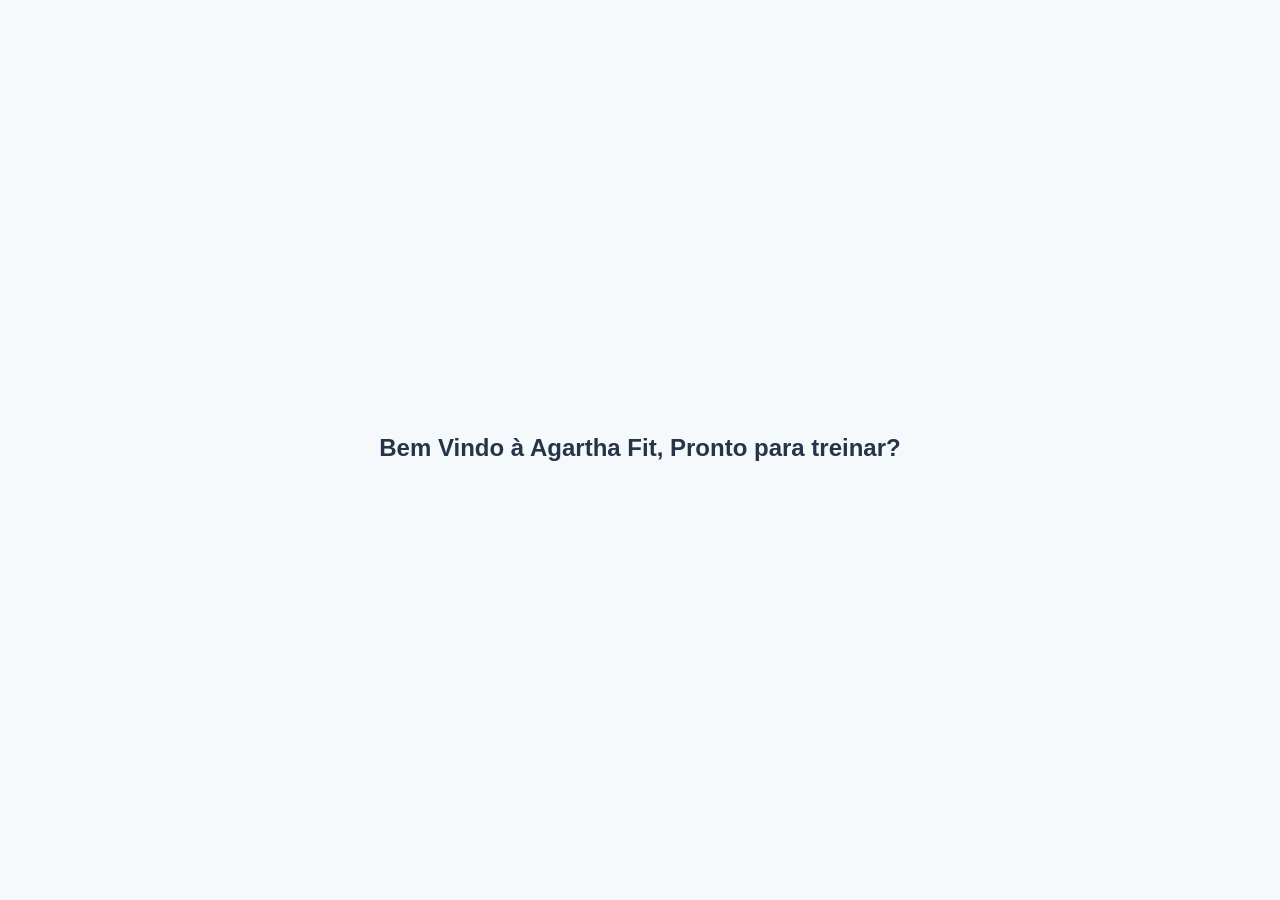
==== src/home.html @ 92581e3d "projeto agartha fit primeiro commit" ====
<!DOCTYPE html>
<html lang='en'>
<head>
    <meta charset='utf-8'>
    <title>Home Agartha Fit</title>
    <link rel='stylesheet' href='style.css'>
</head>
<body>
    <h1>Bem Vindo à Agartha Fit, Pronto para treinar?</h1>
</body>
</html>
---- src/style.css ----
* {
    margin: 0;
    padding: 0;
    box-sizing: border-box;
}

body {
    margin: 0;
    min-height: 100vh;
    font-family: Arial, sans-serif;
    background-color: #f5f9fc;
    color: #1e293b;

    display: flex;
    flex-direction: column;
    align-items: center;
    justify-content: center;
    gap: 20px;
}

.logo_AF {
    width: 140px;
    height: auto;
}

h1 {
    font-size: 24px;
    font-weight: 700;
    color: #263448;
    margin-bottom: 4px;
}

a {
    color: #2563eb;
    text-decoration: none;
    font-weight: bold;
    margin: 20px;
}

a:hover {
    color: #1d4ed8;
    text-decoration: underline;
}

.login, .cadastro {
    background-color: white;
    width: 100%;
    max-width: 360px;
    min-height: 300px;
    padding: 25px;
    border-radius: 12px;
    box-shadow: 0 4px 15px #00000010;

    display: flex;
    flex-direction: column;
    gap: 15px;
}

.login input, .cadastro input {
    width: 100%;
    height: 42px;
    padding: 0 12px;
    border: 1px solid #dfe6ed;
    border-radius: 11px;
    background-color: #ffffff;
    color: #263448;
    font-size: 13px;
    outline: none;
    margin-bottom: 20px;
    transition: border-color 0.2s, box-shadow 0.2s;
}

input:focus {
    border-color: #2563eb;
}

button {
    width: 100%;
    height: 44px;
    border: none;
    border-radius: 24px;
    background-color: #50a4dc;
    color: #ffffff;
    font-size: 13px;
    font-weight: 700;
    cursor: pointer;
    transition: background-color 0.2s, transform 0.2s;
}

button:hover {
    background-color: #1d4ed8;
}
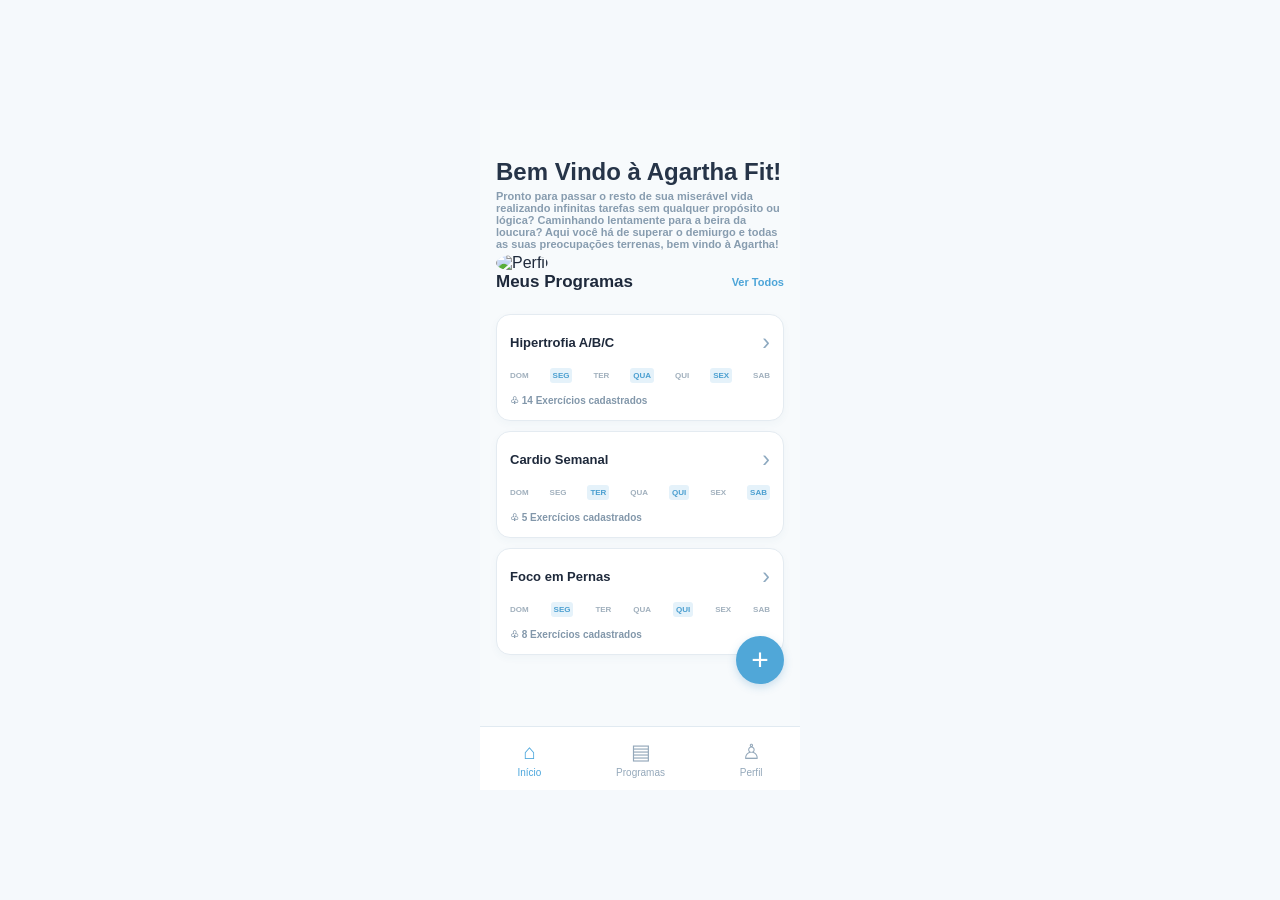
==== commit 078dbbc4: "fiz a página inicial do aplicativo, ainda estática, mas com css funcional" ====
--- a/src/home.html
+++ b/src/home.html
@@ -6,6 +6,98 @@
     <link rel='stylesheet' href='style.css'>
 </head>
 <body>
-    <h1>Bem Vindo à Agartha Fit, Pronto para treinar?</h1>
+    <main class="container">
+    <h1>Bem Vindo à Agartha Fit!</h1>
+    <h3 class="welcome">Pronto para passar o resto de sua miserável vida realizando infinitas tarefas sem qualquer propósito ou lógica? Caminhando lentamente para a beira da loucura? Aqui você há de superar o demiurgo e todas as suas preocupações terrenas, bem vindo à Agartha!</h3>
+
+    <img class="profile" src="https://encrypted-tbn0.gstatic.com/images?q=tbn:ANd9GcQDY0uz8L6cz9XGt-WBnlQTzyR7Mq0-jq37Ucst-9d2Cl2DfTyrfO-QxZRE&s=10" alt="Perfil">
+
+    <section class="programs">
+
+            <div class="section-header">
+                <h2>Meus Programas</h2>
+                <span>Ver Todos</span>
+            </div>
+
+            <div class="program-card">
+                <div class="card-title">
+                    <h3>Hipertrofia A/B/C</h3>
+                    <span>›</span>
+                </div>
+
+                <div class="week">
+                    <span>DOM</span>
+                    <span class="active">SEG</span>
+                    <span>TER</span>
+                    <span class="active">QUA</span>
+                    <span>QUI</span>
+                    <span class="active">SEX</span>
+                    <span>SAB</span>
+                </div>
+
+                <p class="exercises">♧ 14 Exercícios cadastrados</p>
+            </div>
+
+            <div class="program-card">
+                <div class="card-title">
+                    <h3>Cardio Semanal</h3>
+                    <span>›</span>
+                </div>
+
+                <div class="week">
+                    <span>DOM</span>
+                    <span>SEG</span>
+                    <span class="active">TER</span>
+                    <span>QUA</span>
+                    <span class="active">QUI</span>
+                    <span>SEX</span>
+                    <span class="active">SAB</span>
+                </div>
+
+                <p class="exercises">♧ 5 Exercícios cadastrados</p>
+            </div>
+
+            <div class="program-card">
+                <div class="card-title">
+                    <h3>Foco em Pernas</h3>
+                    <span>›</span>
+                </div>
+
+                <div class="week">
+                    <span>DOM</span>
+                    <span class="active">SEG</span>
+                    <span>TER</span>
+                    <span>QUA</span>
+                    <span class="active">QUI</span>
+                    <span>SEX</span>
+                    <span>SAB</span>
+                </div>
+
+                <p class="exercises">♧ 8 Exercícios cadastrados</p>
+            </div>
+
+        </section>
+
+        <div class="add-button">+</div>
+
+        <nav class="bottom-nav">
+            <div class="nav-item selected">
+                <span>⌂</span>
+                <p>Início</p>
+            </div>
+
+            <div class="nav-item">
+                <span>▤</span>
+                <p>Programas</p>
+            </div>
+
+            <div class="nav-item">
+                <span>♙</span>
+                <p>Perfil</p>
+            </div>
+        </nav>
+
+    </main>
+
 </body>
 </html>
--- a/src/style.css
+++ b/src/style.css
@@ -90,4 +90,176 @@
 
 button:hover {
     background-color: #1d4ed8;
+}
+
+/* home.html */
+
+.container {
+    width: 100%;
+    max-width: 320px;
+    height: 680px;
+    margin: 20px auto;
+    background: #f7fafc;
+    position: relative;
+    overflow: hidden;
+    padding: 48px 16px 90px;
+}
+
+/* Cabeçalho */
+
+header {
+    display: flex;
+    justify-content: space-between;
+    align-items: center;
+    margin-bottom: 28px;
+}
+
+.welcome {
+    font-size: 11px;
+    color: #879caf;
+    margin-bottom: 4px;
+}
+
+header h1 {
+    font-size: 18px;
+}
+
+.profile {
+    width: 38px;
+    height: 38px;
+    border-radius: 50%;
+    object-fit: cover;
+}
+
+/* Programas */
+
+.section-header {
+    display: flex;
+    align-items: center;
+    justify-content: space-between;
+    margin-bottom: 12px;
+}
+
+.section-header h2 {
+    font-size: 17px;
+}
+
+.section-header span {
+    font-size: 11px;
+    color: #4da5d8;
+    font-weight: bold;
+}
+
+.programs {
+    display: flex;
+    flex-direction: column;
+    gap: 10px;
+}
+
+.program-card {
+    background: #fff;
+    border: 1px solid #e4ebf1;
+    border-radius: 14px;
+    padding: 14px 13px;
+    box-shadow: 0 3px 8px rgba(50, 90, 120, 0.04);
+}
+
+.card-title {
+    display: flex;
+    justify-content: space-between;
+    align-items: center;
+    margin-bottom: 15px;
+}
+
+.card-title h3 {
+    font-size: 13px;
+}
+
+.card-title span {
+    color: #8da9c0;
+    font-size: 23px;
+}
+
+/* Dias da semana */
+
+.week {
+    display: flex;
+    justify-content: space-between;
+    margin-bottom: 15px;
+}
+
+.week span {
+    font-size: 8px;
+    font-weight: bold;
+    color: #a1b0bd;
+}
+
+.week .active {
+    color: #4b9fd0;
+    background: #e5f2fa;
+    border-radius: 3px;
+    padding: 3px;
+    margin: -3px 0;
+}
+
+/* Exercícios */
+
+.exercises {
+    font-size: 10px;
+    font-weight: bold;
+    color: #8297aa;
+}
+
+/* Botão adicionar */
+
+.add-button {
+    position: absolute;
+    right: 16px;
+    bottom: 106px;
+    width: 48px;
+    height: 48px;
+    border-radius: 50%;
+    background: #50a7d8;
+    color: white;
+    font-size: 30px;
+    font-weight: 300;
+    display: flex;
+    align-items: center;
+    justify-content: center;
+    box-shadow: 0 3px 9px rgba(60, 140, 190, 0.25);
+}
+
+/* Navegação inferior */
+
+.bottom-nav {
+    position: absolute;
+    bottom: 0;
+    left: 0;
+    width: 100%;
+    height: 64px;
+    background: white;
+    border-top: 1px solid #e1eaf1;
+    display: flex;
+    justify-content: space-around;
+    align-items: center;
+}
+
+.nav-item {
+    display: flex;
+    flex-direction: column;
+    align-items: center;
+    gap: 3px;
+    color: #94a8ba;
+}
+
+.nav-item span {
+    font-size: 21px;
+}
+
+.nav-item p {
+    font-size: 10px;
+}
+
+.nav-item.selected {
+    color: #4ba6dc;
 }
